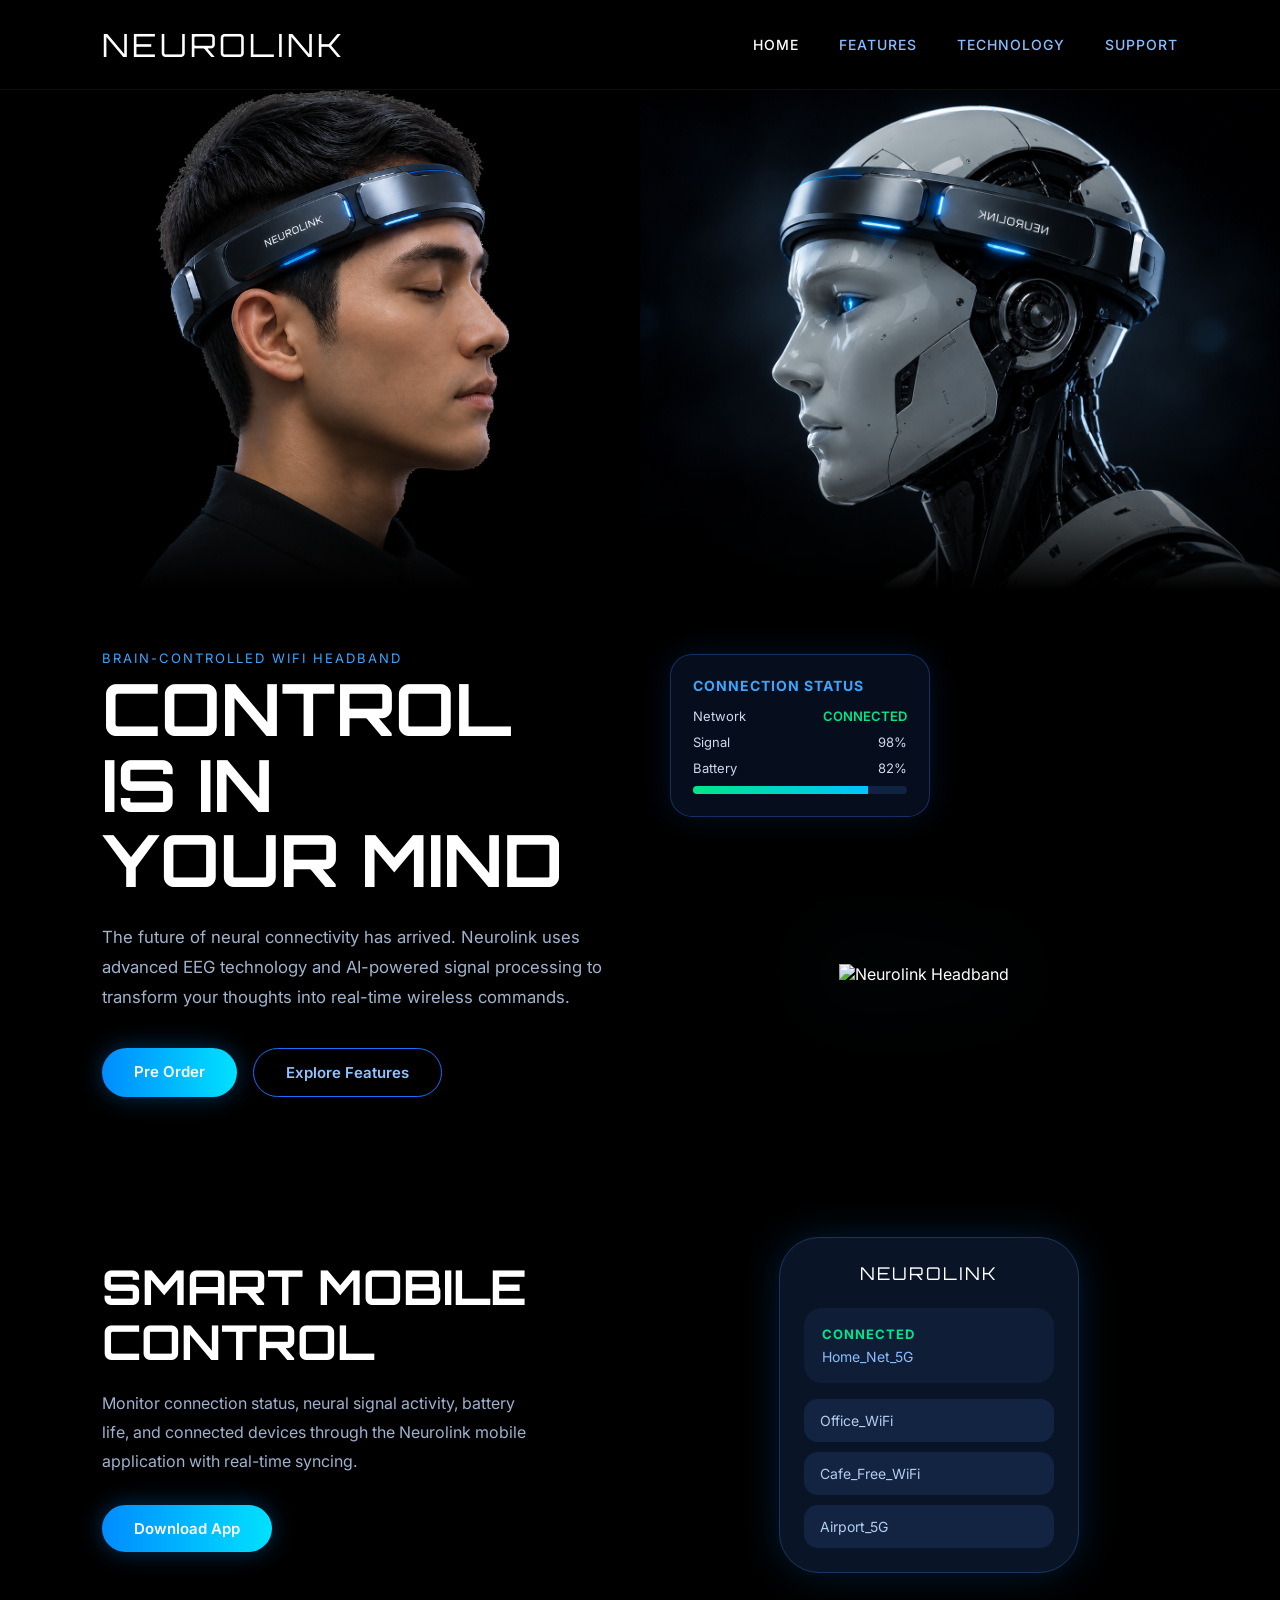
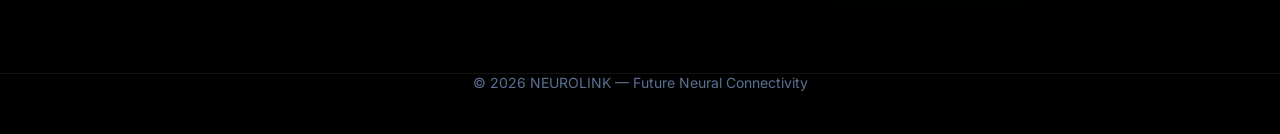
==== index.html @ f53cd01d "last commit" ====
<!-- index.html -->
<!DOCTYPE html>
<html lang="en">
<head>
    <meta charset="UTF-8" />
    <meta name="viewport" content="width=device-width, initial-scale=1.0"/>
    <title>NEUROLINK — Brain-Controlled WiFi Headband</title>
    <link rel="preconnect" href="https://fonts.googleapis.com">
    <link rel="preconnect" href="https://fonts.gstatic.com" crossorigin>
    <link rel="stylesheet" href="css.css">
    <style>
        /* ---- HERO IMAGES ---- */
        .header-images {
            width: 100%;
            height: 500px;
            display: flex;
        }

        .man-image {
            width: 50%;
            height: 100%;
            background: url("images/model.PNG") center / 400px no-repeat;
            -webkit-mask-image: linear-gradient(to bottom, black 80%, transparent 100%);
            mask-image: linear-gradient(to bottom, black 80%, transparent 100%);
        }

        .robot-image {
            width: 50%;
            height: 100%;
            background: url("images/robot.png") center / cover;
            -webkit-mask-image: linear-gradient(to bottom, black 70%, transparent 100%);
            mask-image: linear-gradient(to bottom, black 70%, transparent 100%);
        }

        /* ---- HERO ---- */
        .hero {
            width: 100%;
            padding: 60px 8% 80px;
            display: flex;
            align-items: center;
            justify-content: space-between;
            gap: 60px;
        }

        .hero-left { flex: 1; }

        .tag {
            color: #3ca6ff;
            font-size: 13px;
            letter-spacing: 2px;
            margin-bottom: 5px;
        }

        .hero-title {
            font-family: 'Orbitron', sans-serif;
            font-size: 4.5rem;
            line-height: 1.05;
            margin-bottom: 24px;
        }

        .hero-description {
            color: #a0b4cc;
            font-size: 1.05rem;
            line-height: 1.8;
            margin-bottom: 36px;
            max-width: 520px;
        }

        .hero-buttons {
            display: flex;
            gap: 16px;
            flex-wrap: wrap;
        }

        /* ---- HERO RIGHT ---- */
        .hero-right {
            flex: 1;
            display: flex;
            justify-content: center;
            align-items: center;
            position: relative;
        }

        .hero-right img {
            width: 100%;
            max-width: 560px;
            filter: drop-shadow(0 0 40px rgba(0, 162, 255, 0.4));
        }

        .status-card {
            position: absolute;
            bottom: 57px;
            left: 0;
            width: 260px;
            background: rgba(8, 17, 35, 0.8);
            backdrop-filter: blur(14px);
            border: 1px solid rgba(67, 122, 255, 0.3);
            border-radius: 22px;
            padding: 22px;
            box-shadow: 0 0 30px rgba(0, 119, 255, 0.15);
        }

        .status-card h3 {
            color: #3ca6ff;
            font-size: 14px;
            margin-bottom: 14px;
            letter-spacing: 1px;
        }

        .status-row {
            display: flex;
            justify-content: space-between;
            font-size: 13px;
            margin-bottom: 10px;
            color: #cdd9ee;
        }

        .connected { color: #00e68a; font-weight: 600; }

        .battery-bar {
            width: 100%;
            height: 8px;
            background: #112342;
            border-radius: 30px;
            overflow: hidden;
            margin-top: 10px;
        }

        .battery-fill {
            width: 82%;
            height: 100%;
            background: linear-gradient(90deg, #00e68a, #00c3ff);
        }

        /* ---- APP SECTION ---- */
        .app-section {
            width: 100%;
            padding: 60px 8% 100px;
            display: flex;
            align-items: center;
            gap: 80px;
        }

        .app-left { flex: 1; }

        .app-left h1 {
            font-family: 'Orbitron', sans-serif;
            font-size: 3rem;
            margin-bottom: 20px;
            line-height: 1.15;
        }

        .app-left p {
            color: #9eb1ce;
            line-height: 1.8;
            margin-bottom: 30px;
            max-width: 440px;
        }

        .app-right {
            flex: 1;
            display: flex;
            justify-content: center;
        }

        .phone-ui {
            width: 300px;
            background: #091427;
            border-radius: 40px;
            padding: 24px;
            border: 1px solid #1b3560;
            box-shadow: 0 0 40px rgba(0, 140, 255, 0.2);
        }

        .phone-header {
            text-align: center;
            margin-bottom: 24px;
            font-family: 'Orbitron', sans-serif;
            font-size: 1.1rem;
            letter-spacing: 2px;
        }

        .network-card {
            background: #101d36;
            padding: 18px;
            border-radius: 18px;
            margin-bottom: 16px;
        }

        .network-card h3 {
            color: #00e68a;
            font-size: 13px;
            margin-bottom: 6px;
            letter-spacing: 1px;
        }

        .network-card p { color: #8bbcff; font-size: 14px; }

        .network-list { display: flex; flex-direction: column; gap: 10px; }

        .network-item {
            background: #132443;
            padding: 13px 16px;
            border-radius: 14px;
            color: #b4ccee;
            font-size: 14px;
        }

        /* ---- RESPONSIVE ---- */
        @media (max-width: 1000px) {
            .hero, .app-section { flex-direction: column; }
            .hero-right, .app-right { width: 100%; }
            .status-card { position: static; margin-top: 24px; width: 100%; max-width: 300px; }
            .hero-title { font-size: 3.2rem; }
        }

        @media (max-width: 600px) {
            .hero-title { font-size: 2.6rem; }
            .app-left h1 { font-size: 2.2rem; }
        }
        .deviceImage{
            position: absolute;
            margin-top: 200px;
        }

        .footerName{
            margin-top: -30px;
        }
    </style>
</head>
<body>

    <!-- NAVBAR -->
    <div class="navContainer">
        <nav class="navbar">
            <a href="index.html" class="logo">NEUROLINK</a>
            <div class="nav-links">
                <a href="index.html" class="active">HOME</a>
                <a href="features.html">FEATURES</a>
                <a href="technology.html">TECHNOLOGY</a>
                <a href="support.html">SUPPORT</a>
            </div>
        </nav>
    </div>

    <!-- HERO IMAGES -->
    <div class="header-images">
        <div class="man-image"></div>
        <div class="robot-image"></div>
    </div>

    <!-- HERO -->
    <section class="hero">
        <div class="hero-left">
            <p class="tag">BRAIN-CONTROLLED WIFI HEADBAND</p>
            <h1 class="hero-title">CONTROL<br>IS IN<br>YOUR MIND</h1>
            <p class="hero-description">
                The future of neural connectivity has arrived.
                Neurolink uses advanced EEG technology and AI-powered
                signal processing to transform your thoughts into
                real-time wireless commands.
            </p>
            <div class="hero-buttons">
                <a class="btn primary-btn" href="preOrder.html">Pre Order</a>
                <a class="btn secondary-btn" href="features.html">Explore Features</a>
            </div>
        </div>

        <div class="hero-right">
            
            <div class="status-card">
                <h3>CONNECTION STATUS</h3>
                <div class="status-row"><span>Network</span><span class="connected">CONNECTED</span></div>
                <div class="status-row"><span>Signal</span><span>98%</span></div>
                <div class="status-row"><span>Battery</span><span>82%</span></div>
                <div class="battery-bar"><div class="battery-fill"></div></div>
            </div>
            <div class="deviceImage">
            <img src="images/100.PNG" alt="Neurolink Headband">
            </div>
        </div>
    </section>

    <!-- APP SECTION -->
    <section class="app-section">
        <div class="app-left">
            <h1>SMART MOBILE CONTROL</h1>
            <p>
                Monitor connection status, neural signal activity,
                battery life, and connected devices through the
                Neurolink mobile application with real-time syncing.
            </p>
            <a class="btn primary-btn" href="download.html">Download App</a>
        </div>

        <div class="app-right">
            <div class="phone-ui">
                <div class="phone-header">NEUROLINK</div>
                <div class="network-card">
                    <h3>CONNECTED</h3>
                    <p>Home_Net_5G</p>
                </div>
                <div class="network-list">
                    <div class="network-item">Office_WiFi</div>
                    <div class="network-item">Cafe_Free_WiFi</div>
                    <div class="network-item">Airport_5G</div>
                </div>
            </div>
        </div>
    </section>

    <!-- FOOTER -->
     
    <footer class="site-footer">
        <div class="footerName">
        © 2026 NEUROLINK — Future Neural Connectivity
        </div>
    </footer>

</body>
</html>
---- css.css ----
/* =====================
   css.css — Global Styles
   Shared across all pages
   ===================== */

@import url('https://fonts.googleapis.com/css2?family=Orbitron:wght@400;600;700&family=Inter:wght@300;400;500;600&display=swap');

*, *::before, *::after {
    margin: 0;
    padding: 0;
    box-sizing: border-box;
}

html {
    font-size: 16px;
    scroll-behavior: smooth;
}

body {
    background-color: #000000;
    color: white;
    font-family: 'Inter', sans-serif;
    overflow-x: hidden;
}

/* =====================
   NAVBAR
   ===================== */

.navContainer {
    width: 100%;
    height: 90px;
    background-color: #000;
    position: sticky;
    top: 0;
    z-index: 9999;
    display: flex;
    align-items: center;
    border-bottom: 1px solid rgba(255, 255, 255, 0.06);
}

.navbar {
    width: 100%;
    max-width: 1600px;
    margin: 0 auto;
    padding: 0 8%;
    display: flex;
    justify-content: space-between;
    align-items: center;
    height: 100%;
}

.logo {
    font-family: 'Orbitron', sans-serif;
    font-size: 2rem;
    letter-spacing: 3px;
    color: white;
    text-decoration: none;
    white-space: nowrap;
}

.nav-links {
    display: flex;
    align-items: center;
    gap: 40px;
}

.nav-links a {
    color: #8bbcff;
    text-decoration: none;
    font-size: 14px;
    font-weight: 500;
    letter-spacing: 1px;
    transition: color 0.3s ease;
    white-space: nowrap;
}

.nav-links a:hover,
.nav-links a.active {
    color: #ffffff;
}

.nav-btn {
    background: linear-gradient(90deg, #006eff, #18d0ff);
    padding: 12px 24px;
    border-radius: 12px;
    color: white;
    text-decoration: none;
    font-weight: 600;
    font-size: 14px;
    white-space: nowrap;
    transition: opacity 0.3s;
}

.nav-btn:hover {
    opacity: 0.85;
}

/* =====================
   SHARED UTILITIES
   ===================== */

.btn {
    padding: 14px 32px;
    border-radius: 50px;
    border: none;
    cursor: pointer;
    font-weight: 600;
    font-size: 15px;
    text-decoration: none;
    display: inline-block;
    transition: transform 0.2s, box-shadow 0.2s;
}

.primary-btn {
    background: linear-gradient(90deg, #008cff, #00e1ff);
    color: white;
    box-shadow: 0 0 25px rgba(0, 140, 255, 0.35);
}

.primary-btn:hover {
    transform: translateY(-2px);
    box-shadow: 0 0 35px rgba(0, 140, 255, 0.5);
}

.secondary-btn {
    background: transparent;
    border: 1px solid #1e6dff;
    color: #8dc4ff;
}

.secondary-btn:hover {
    background: #091a3f;
}

/* =====================
   FOOTER
   ===================== */

.site-footer {

    padding: 30px 8%;
    border-top: 1px solid rgba(255, 255, 255, 0.07);
    text-align: center;
    color: #5a7090;
    font-size: 14px;
}

/* =====================
   RESPONSIVE
   ===================== */

@media (max-width: 900px) {
    .nav-links { gap: 24px; }
    .logo { font-size: 1.6rem; }
}

@media (max-width: 700px) {
    .navbar { padding: 0 6%; }
    .nav-links { display: none; }
    .logo { font-size: 1.5rem; }
}
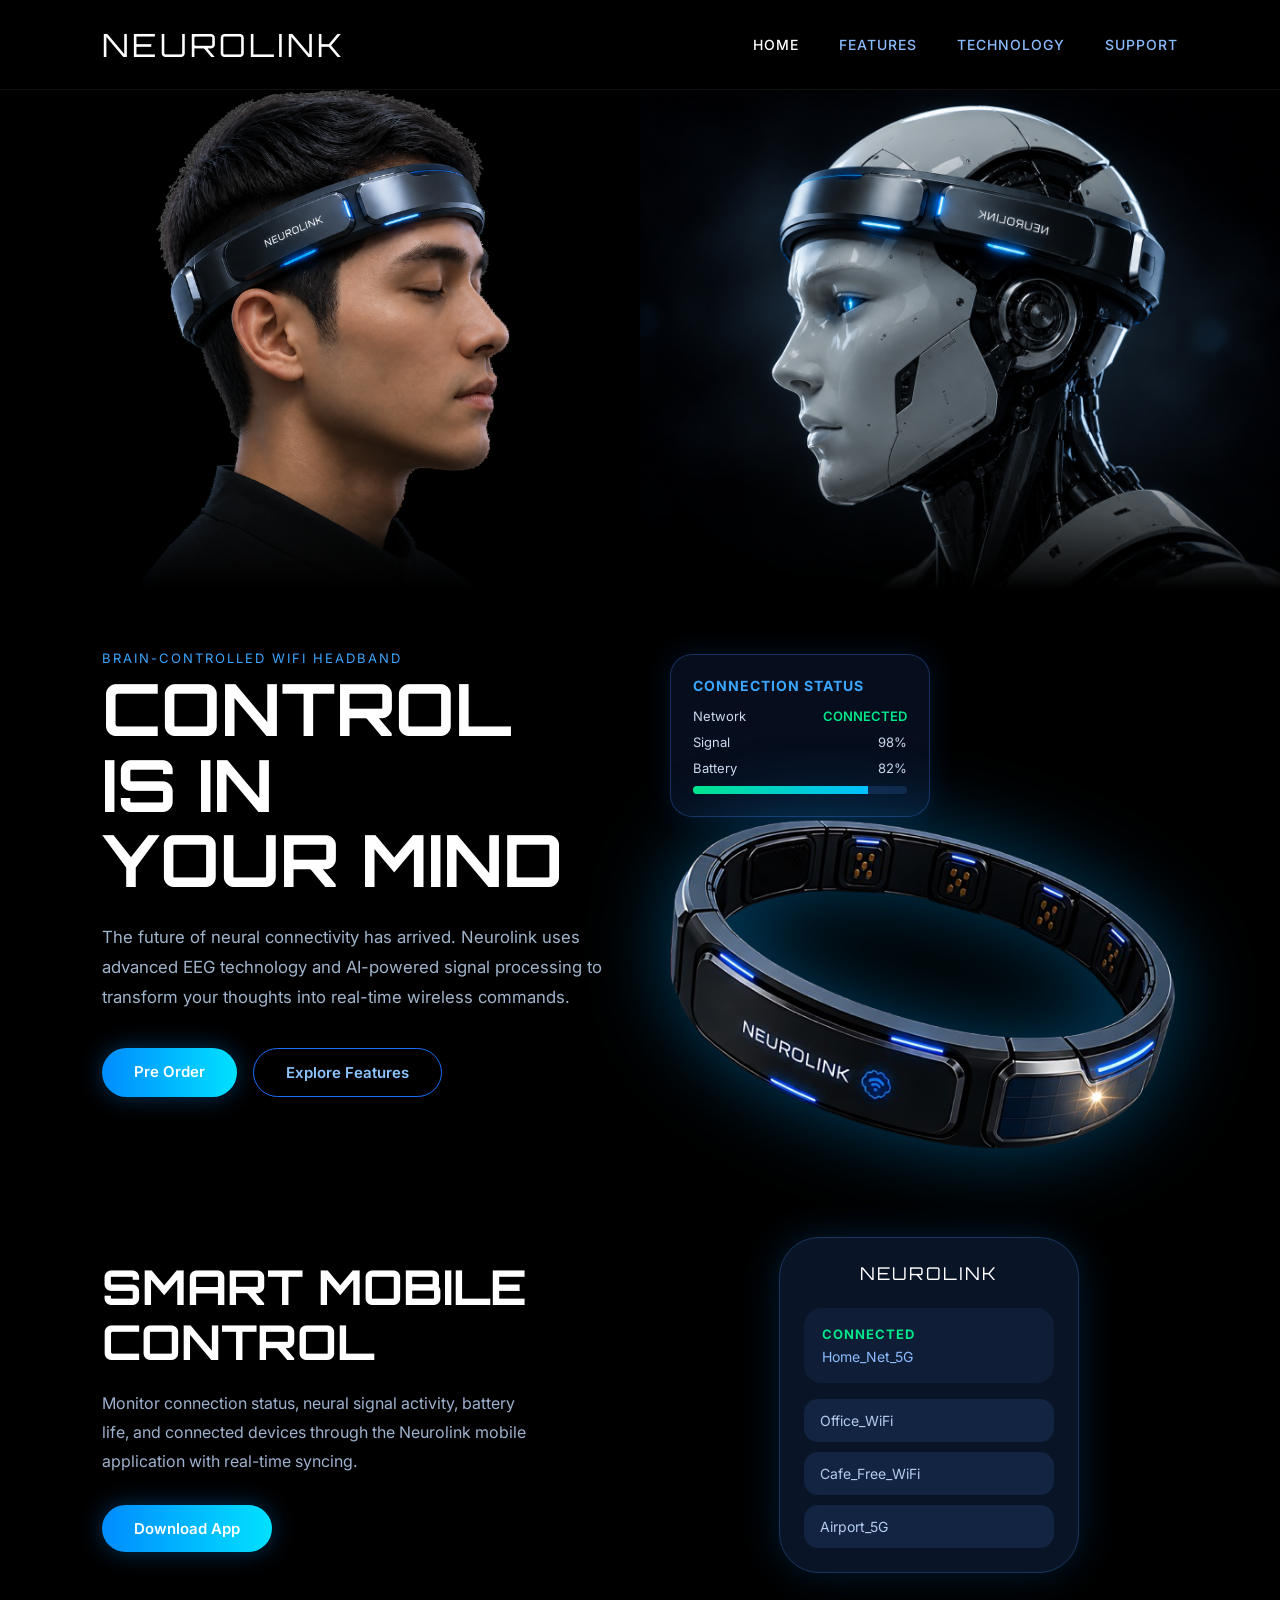
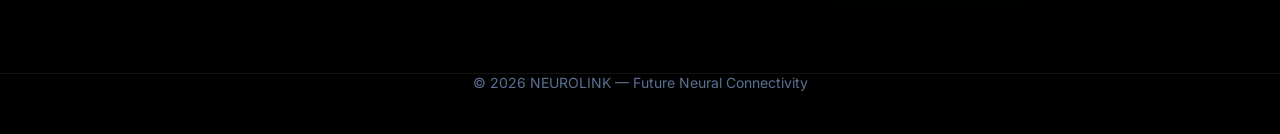
==== commit 14081e5e: "updated images path" ====
--- a/index.html
+++ b/index.html
@@ -236,9 +236,9 @@
             <a href="index.html" class="logo">NEUROLINK</a>
             <div class="nav-links">
                 <a href="index.html" class="active">HOME</a>
-                <a href="features.html">FEATURES</a>
-                <a href="technology.html">TECHNOLOGY</a>
-                <a href="support.html">SUPPORT</a>
+                <a href="subFiles/features.html">FEATURES</a>
+                <a href="subFiles/technology.html">TECHNOLOGY</a>
+                <a href="subFiles/support.html">SUPPORT</a>
             </div>
         </nav>
     </div>
@@ -261,8 +261,8 @@
                 real-time wireless commands.
             </p>
             <div class="hero-buttons">
-                <a class="btn primary-btn" href="preOrder.html">Pre Order</a>
-                <a class="btn secondary-btn" href="features.html">Explore Features</a>
+                <a class="btn primary-btn" href="subFiles/preOrder.html">Pre Order</a>
+                <a class="btn secondary-btn" href="subFiles/features.html">Explore Features</a>
             </div>
         </div>
 
@@ -276,7 +276,7 @@
                 <div class="battery-bar"><div class="battery-fill"></div></div>
             </div>
             <div class="deviceImage">
-            <img src="images/100.PNG" alt="Neurolink Headband">
+            <img src="images/100.png" alt="Neurolink Headband">
             </div>
         </div>
     </section>
@@ -290,7 +290,7 @@
                 battery life, and connected devices through the
                 Neurolink mobile application with real-time syncing.
             </p>
-            <a class="btn primary-btn" href="download.html">Download App</a>
+            <a class="btn primary-btn" href="subFiles/download.html">Download App</a>
         </div>
 
         <div class="app-right">
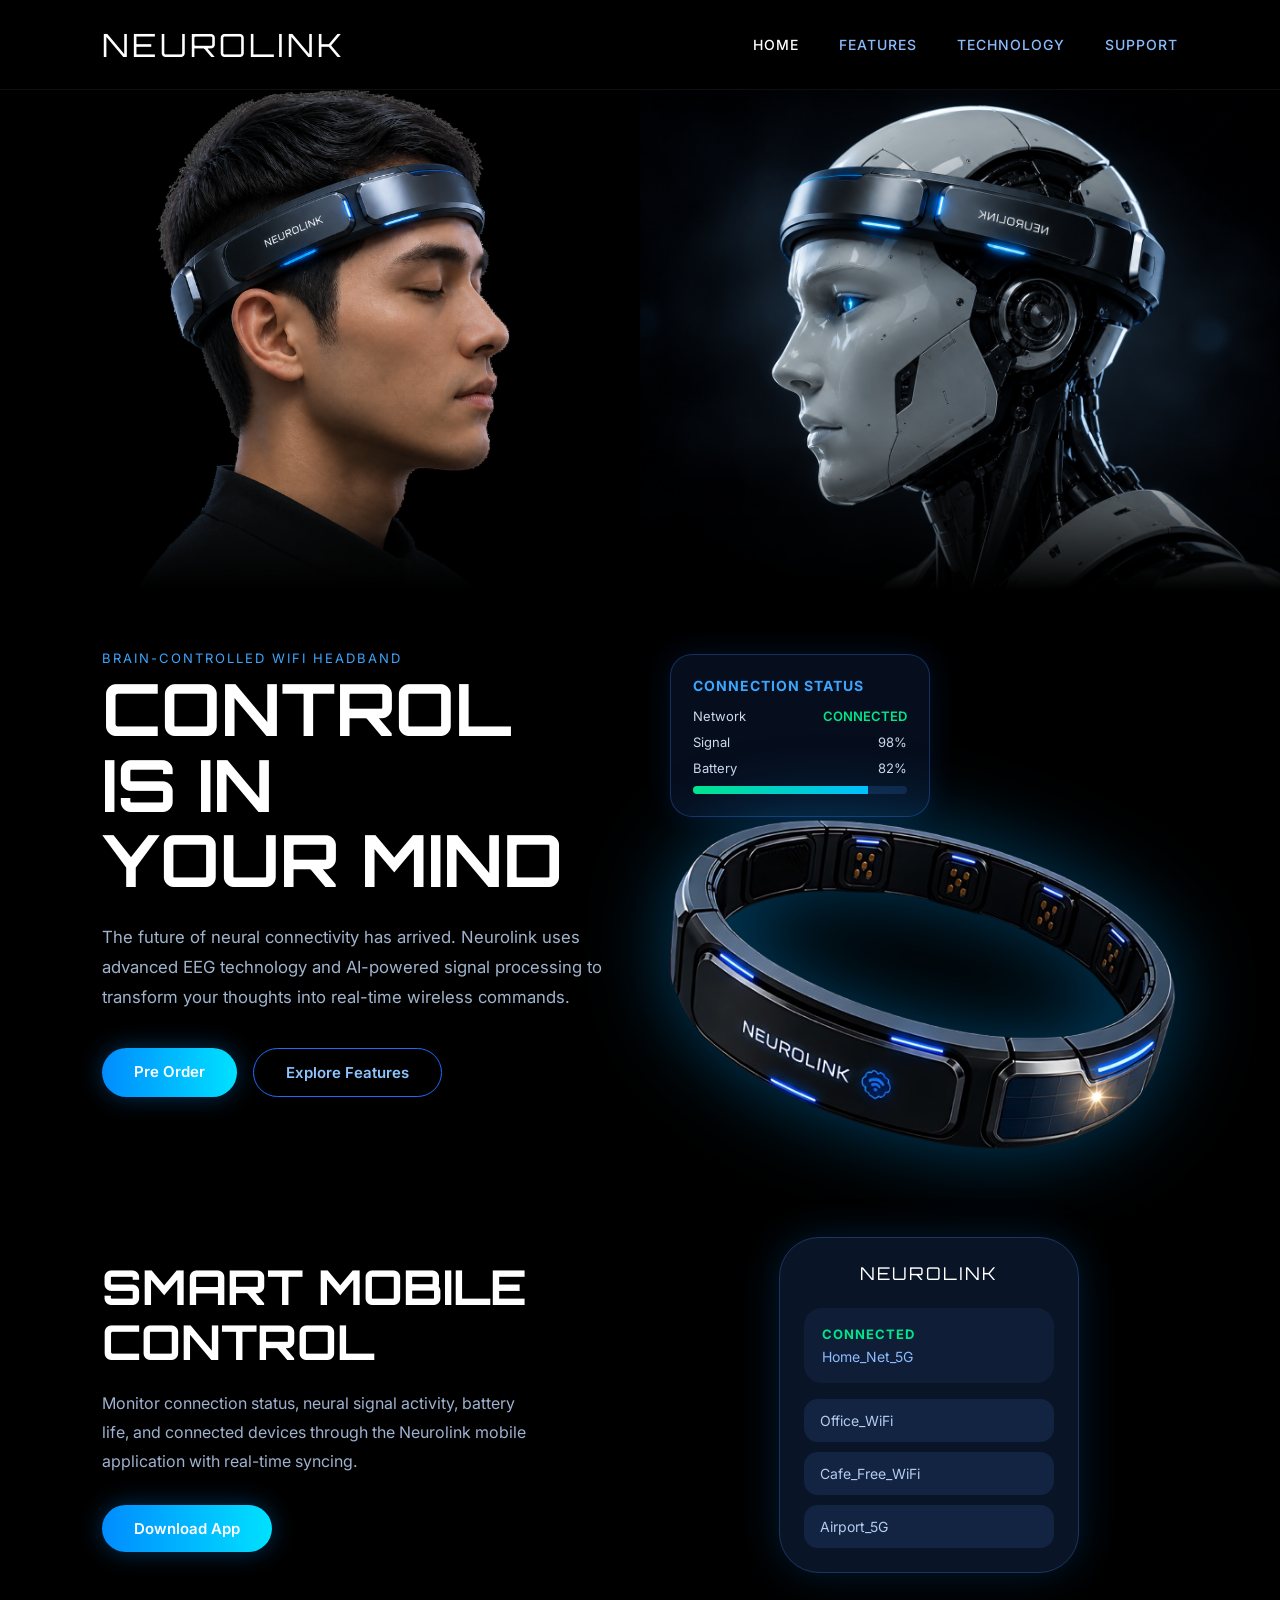
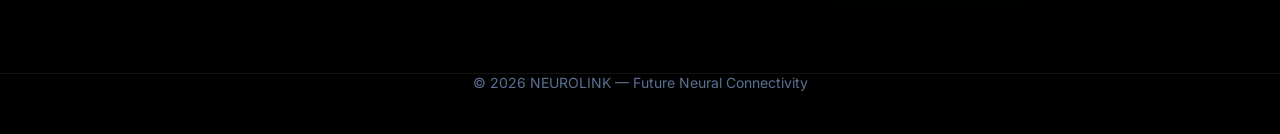
==== commit e5eaa004: "transition added" ====
--- a/index.html
+++ b/index.html
@@ -250,7 +250,7 @@
     </div>
 
     <!-- HERO -->
-    <section class="hero">
+    <section class="hero fade-section">
         <div class="hero-left">
             <p class="tag">BRAIN-CONTROLLED WIFI HEADBAND</p>
             <h1 class="hero-title">CONTROL<br>IS IN<br>YOUR MIND</h1>
@@ -282,7 +282,7 @@
     </section>
 
     <!-- APP SECTION -->
-    <section class="app-section">
+    <section class="app-section fade-section">
         <div class="app-left">
             <h1>SMART MOBILE CONTROL</h1>
             <p>
@@ -318,4 +318,24 @@
     </footer>
 
 </body>
-</html>+</html>
+
+<script>
+const sections = document.querySelectorAll('.fade-section');
+
+const observer = new IntersectionObserver((entries)=>{
+    entries.forEach((entry)=>{
+        if(entry.isIntersecting){
+            entry.target.classList.add('show');
+        } else {
+            entry.target.classList.remove('show');
+        }
+    });
+},{
+    threshold: 0.2
+});
+
+sections.forEach((section)=>{
+    observer.observe(section);
+});
+</script>
--- a/css.css
+++ b/css.css
@@ -160,6 +160,21 @@
     .nav-links { display: none; }
     .logo { font-size: 1.5rem; }
 }
+.fade-section{
+    opacity: 0;
+    transform: translateY(60px) scale(0.95);
+
+    transition:
+    opacity 1s ease,
+    transform 1s ease,
+    filter 1s ease;
+    }
+
+.fade-section.show{
+    opacity: 1;
+    transform: translateY(0) scale(1);
+    filter: blur(0);
+}
 
 
 
